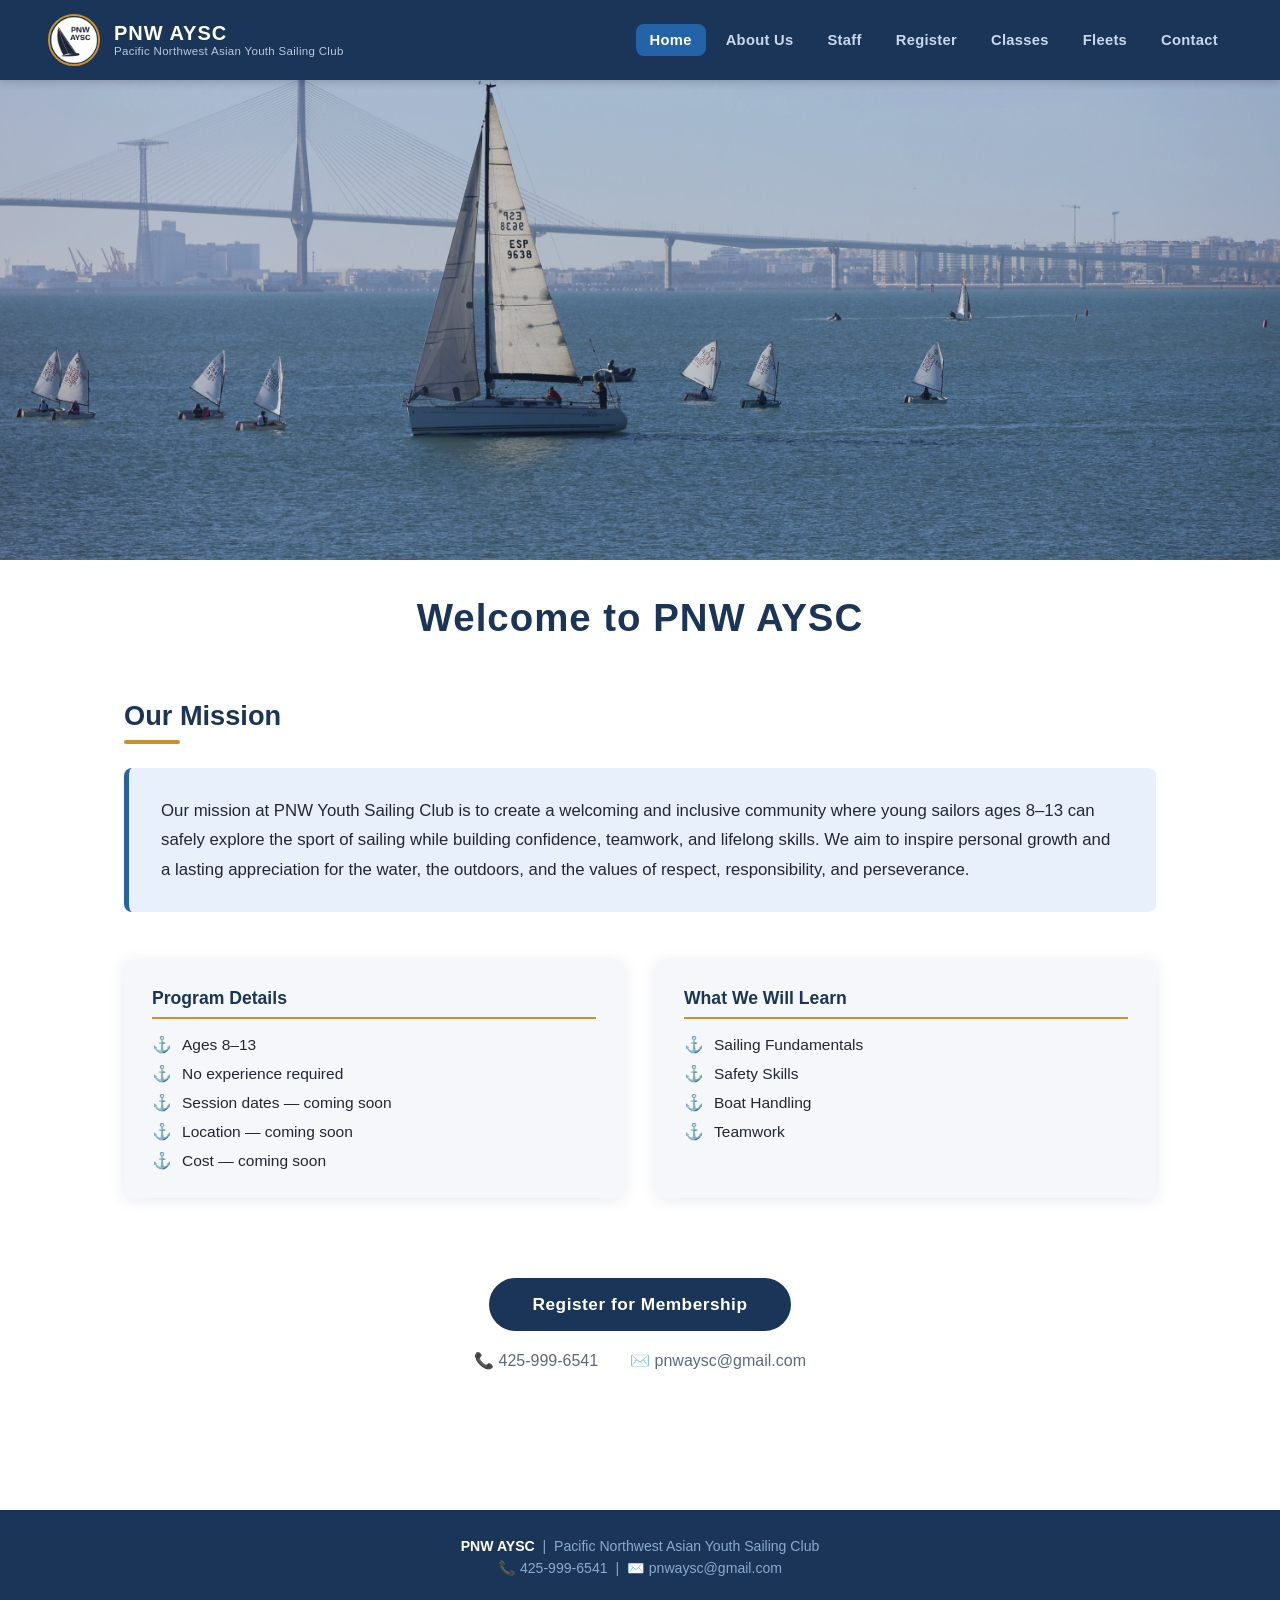
==== index.html @ b6ba9588 "Initial commit – PNW AYSC website" ====
<!DOCTYPE html>
<html lang="en">
<head>
  <meta charset="UTF-8" />
  <meta name="viewport" content="width=device-width, initial-scale=1.0" />
  <title>PNW AYSC – Pacific Northwest Asian Youth Sailing Club</title>
  <link rel="stylesheet" href="styles.css" />
</head>
<body>

  <header>
    <a href="index.html" class="logo-group">
      <img class="logo-img" src="images/logo.png" alt="PNW AYSC Logo" />
      <div class="logo-text">
        <span class="club-short">PNW AYSC</span>
        <span class="club-long">Pacific Northwest Asian Youth Sailing Club</span>
      </div>
    </a>
    <nav>
      <a href="index.html" class="active">Home</a>
      <a href="about.html">About Us</a>
      <a href="staff.html">Staff</a>
      <a href="register.html">Register</a>
      <a href="classes.html">Classes</a>
      <a href="fleets.html">Fleets</a>
      <a href="contact.html">Contact</a>
    </nav>
  </header>

  <!-- Hero -->
  <div class="hero">
    <img src="images/pexels-antonio-garcia-prats-1579305-35621133.jpg" alt="Sailing on the Pacific Northwest waters" />
  </div>
  <div class="hero-title">
    <h1>Welcome to PNW AYSC</h1>
  </div>

  <!-- Mission Statement -->
  <div class="section">
    <h2 class="section-title">Our Mission</h2>
    <div class="mission-box">
      Our mission at PNW Youth Sailing Club is to create a welcoming and inclusive community where young sailors ages 8–13 can safely explore the sport of sailing while building confidence, teamwork, and lifelong skills. We aim to inspire personal growth and a lasting appreciation for the water, the outdoors, and the values of respect, responsibility, and perseverance.
    </div>

    <!-- Program Details + What We Will Learn -->
    <div class="info-grid">
      <div class="info-card">
        <h3>Program Details</h3>
        <ul>
          <li>Ages 8–13</li>
          <li>No experience required</li>
          <li>Session dates — coming soon</li>
          <li>Location — coming soon</li>
          <li>Cost — coming soon</li>
        </ul>
      </div>
      <div class="info-card">
        <h3>What We Will Learn</h3>
        <ul>
          <li>Sailing Fundamentals</li>
          <li>Safety Skills</li>
          <li>Boat Handling</li>
          <li>Teamwork</li>
        </ul>
      </div>
    </div>

    <!-- CTA -->
    <div class="cta-block">
      <a href="register.html" class="btn-primary">Register for Membership</a>
      <div class="contact-line">
        <span>📞 425-999-6541</span>
        <span>✉️ pnwaysc@gmail.com</span>
      </div>
    </div>
  </div>

  <footer>
    <strong>PNW AYSC</strong> &nbsp;|&nbsp; Pacific Northwest Asian Youth Sailing Club<br />
    <span style="margin-top:6px;display:inline-block;">📞 425-999-6541 &nbsp;|&nbsp; ✉️ pnwaysc@gmail.com</span>
  </footer>

</body>
</html>
---- styles.css ----
/* ===== RESET & BASE ===== */
*, *::before, *::after { box-sizing: border-box; margin: 0; padding: 0; }

:root {
  --navy: #1a3557;
  --blue: #2563a8;
  --light-blue: #e8f0fb;
  --gold: #c8922a;
  --white: #ffffff;
  --gray: #f5f7fa;
  --text: #222831;
  --muted: #5a6a7e;
  --radius: 8px;
  --shadow: 0 2px 16px rgba(26,53,87,0.10);
}

body {
  font-family: 'Segoe UI', Arial, sans-serif;
  color: var(--text);
  background: var(--white);
  min-height: 100vh;
}

a { color: inherit; text-decoration: none; }
img { display: block; max-width: 100%; }

/* ===== HEADER / NAV ===== */
header {
  background: var(--navy);
  padding: 0 48px;
  display: flex;
  align-items: center;
  justify-content: space-between;
  height: 80px;
  position: sticky;
  top: 0;
  z-index: 100;
  box-shadow: 0 2px 8px rgba(0,0,0,0.18);
}

.logo-group {
  display: flex;
  align-items: center;
  gap: 14px;
  flex-shrink: 0;
  text-decoration: none;
  cursor: pointer;
}

.logo-img {
  width: 52px;
  height: 52px;
  border-radius: 50%;
  object-fit: cover;
  border: 2px solid var(--gold);
}

.logo-text {
  display: flex;
  flex-direction: column;
  line-height: 1.2;
}

.logo-text .club-short {
  font-size: 1.25rem;
  font-weight: 800;
  color: var(--white);
  letter-spacing: 1px;
}

.logo-text .club-long {
  font-size: 0.72rem;
  color: #b8c8e0;
  font-weight: 400;
  letter-spacing: 0.3px;
}

nav {
  display: flex;
  gap: 6px;
}

nav a {
  color: #c8d8ee;
  font-size: 0.92rem;
  font-weight: 600;
  padding: 8px 14px;
  border-radius: var(--radius);
  transition: background 0.2s, color 0.2s;
  letter-spacing: 0.3px;
  white-space: nowrap;
}

nav a:hover, nav a.active {
  background: var(--blue);
  color: var(--white);
}

/* ===== HERO ===== */
.hero {
  position: relative;
  width: 100%;
  height: 480px;
  overflow: hidden;
  background: var(--navy);
}

.hero img {
  width: 100%;
  height: 100%;
  object-fit: cover;
  object-position: center;
  opacity: 0.85;
}

.hero-title {
  text-align: center;
  padding: 36px 24px 0;
}

.hero-title h1 {
  font-size: 2.4rem;
  font-weight: 800;
  color: var(--navy);
  letter-spacing: 1px;
}

/* ===== SECTIONS ===== */
.section {
  max-width: 1080px;
  margin: 0 auto;
  padding: 60px 24px;
}

.section-title {
  font-size: 1.7rem;
  font-weight: 800;
  color: var(--navy);
  margin-bottom: 24px;
  position: relative;
  padding-bottom: 12px;
}

.section-title::after {
  content: '';
  position: absolute;
  bottom: 0; left: 0;
  width: 56px; height: 4px;
  background: var(--gold);
  border-radius: 2px;
}

/* ===== MISSION ===== */
.mission-box {
  background: var(--light-blue);
  border-left: 5px solid var(--blue);
  border-radius: var(--radius);
  padding: 28px 32px;
  font-size: 1.05rem;
  line-height: 1.75;
  color: var(--text);
  margin-bottom: 48px;
}

/* ===== TWO-COLUMN INFO ===== */
.info-grid {
  display: grid;
  grid-template-columns: 1fr 1fr;
  gap: 32px;
  margin-bottom: 48px;
}

.info-card {
  background: var(--gray);
  border-radius: var(--radius);
  padding: 28px 28px;
  box-shadow: var(--shadow);
}

.info-card h3 {
  font-size: 1.1rem;
  color: var(--navy);
  font-weight: 700;
  margin-bottom: 16px;
  border-bottom: 2px solid var(--gold);
  padding-bottom: 8px;
}

.info-card ul {
  list-style: none;
  display: flex;
  flex-direction: column;
  gap: 10px;
}

.info-card ul li {
  display: flex;
  align-items: center;
  gap: 10px;
  font-size: 0.97rem;
  color: var(--text);
}

.info-card ul li::before {
  content: '⚓';
  font-size: 1rem;
  flex-shrink: 0;
}

/* ===== CTA ===== */
.cta-block {
  text-align: center;
  padding: 32px 0 16px;
  display: flex;
  flex-direction: column;
  align-items: center;
  gap: 20px;
}

.btn-primary {
  display: inline-block;
  background: var(--navy);
  color: var(--white);
  font-size: 1.08rem;
  font-weight: 700;
  padding: 16px 44px;
  border-radius: 50px;
  border: none;
  cursor: pointer;
  transition: background 0.2s, transform 0.15s;
  letter-spacing: 0.5px;
}

.btn-primary:hover {
  background: var(--blue);
  transform: translateY(-2px);
}

.btn-secondary {
  display: inline-block;
  background: transparent;
  color: var(--navy);
  font-size: 1rem;
  font-weight: 600;
  padding: 12px 32px;
  border-radius: 50px;
  border: 2px solid var(--navy);
  cursor: pointer;
  transition: background 0.2s, color 0.2s;
}

.btn-secondary:hover {
  background: var(--navy);
  color: var(--white);
}

.contact-line {
  font-size: 1rem;
  color: var(--muted);
  display: flex;
  gap: 32px;
  justify-content: center;
  align-items: center;
}

.contact-line span { display: flex; align-items: center; gap: 6px; }

/* ===== PAGE HERO (interior pages) ===== */
.page-hero {
  background: linear-gradient(135deg, var(--navy) 60%, var(--blue) 100%);
  color: var(--white);
  padding: 52px 48px;
  text-align: center;
}

.page-hero h1 {
  font-size: 2.2rem;
  font-weight: 800;
  letter-spacing: 0.5px;
}

.page-hero p {
  font-size: 1.05rem;
  color: #b8c8e0;
  margin-top: 10px;
}

/* ===== ABOUT TEXT ===== */
.about-content p {
  font-size: 1.02rem;
  line-height: 1.85;
  color: var(--text);
  margin-bottom: 20px;
}

.about-image {
  width: 100%;
  height: auto;
  border-radius: var(--radius);
  margin-bottom: 40px;
  box-shadow: var(--shadow);
}

.required-star {
  color: #e02020;
  margin-left: 3px;
}

/* ===== STAFF ===== */
.staff-grid {
  display: flex;
  flex-direction: column;
  gap: 48px;
}

.staff-card {
  display: grid;
  grid-template-columns: 1fr 260px;
  gap: 40px;
  align-items: start;
  background: var(--gray);
  border-radius: var(--radius);
  padding: 36px;
  box-shadow: var(--shadow);
}

.staff-info h2 {
  font-size: 1.5rem;
  color: var(--navy);
  font-weight: 800;
  margin-bottom: 12px;
}

.staff-info .title {
  color: var(--gold);
  font-weight: 600;
  font-size: 0.95rem;
  margin-bottom: 16px;
  letter-spacing: 0.5px;
  text-transform: uppercase;
}

.staff-info p {
  font-size: 1rem;
  line-height: 1.8;
  color: var(--text);
}

.staff-photo {
  width: 100%;
  height: 260px;
  object-fit: cover;
  border-radius: var(--radius);
  box-shadow: var(--shadow);
  background: #dde6f0;
}

.staff-photo-placeholder {
  width: 100%;
  height: 260px;
  background: linear-gradient(135deg, var(--light-blue), #c8d8ee);
  border-radius: var(--radius);
  display: flex;
  align-items: center;
  justify-content: center;
  color: var(--blue);
  font-size: 3.5rem;
}

/* ===== REGISTER ===== */
.register-wrap {
  max-width: 640px;
  margin: 0 auto;
}

.form-section-label {
  font-size: 1.1rem;
  font-weight: 700;
  color: var(--navy);
  margin: 28px 0 14px;
  padding-bottom: 6px;
  border-bottom: 2px solid var(--light-blue);
}

.form-row {
  display: grid;
  grid-template-columns: 1fr 1fr;
  gap: 16px;
  margin-bottom: 16px;
}

.form-group {
  display: flex;
  flex-direction: column;
  gap: 6px;
  margin-bottom: 16px;
}

label {
  font-size: 0.9rem;
  font-weight: 600;
  color: var(--muted);
  letter-spacing: 0.3px;
}

input[type="text"],
input[type="email"],
input[type="tel"],
textarea {
  width: 100%;
  padding: 12px 16px;
  border: 1.5px solid #c8d8ee;
  border-radius: var(--radius);
  font-size: 0.97rem;
  color: var(--text);
  background: var(--white);
  transition: border 0.2s;
  font-family: inherit;
}

input:focus, textarea:focus {
  outline: none;
  border-color: var(--blue);
  box-shadow: 0 0 0 3px rgba(37,99,168,0.12);
}

textarea {
  min-height: 140px;
  resize: vertical;
}

.form-submit {
  margin-top: 28px;
  text-align: center;
}

/* ===== FLEETS ===== */
.fleets-grid {
  display: grid;
  grid-template-columns: 1fr 1fr;
  gap: 36px;
}

.fleet-card {
  background: var(--gray);
  border-radius: var(--radius);
  overflow: hidden;
  box-shadow: var(--shadow);
}

.fleet-card img {
  width: 100%;
  height: 240px;
  object-fit: cover;
}

.fleet-card-body {
  padding: 24px;
}

.fleet-card-body h3 {
  font-size: 1.15rem;
  color: var(--navy);
  font-weight: 700;
  margin-bottom: 8px;
}

.fleet-card-body p {
  font-size: 0.95rem;
  color: var(--muted);
  line-height: 1.65;
  margin-bottom: 12px;
}

.fleet-address {
  display: flex;
  align-items: center;
  gap: 6px;
  font-size: 0.88rem;
  color: var(--blue);
  font-weight: 600;
}

/* ===== CLASSES ===== */
.classes-list {
  display: flex;
  flex-direction: column;
  gap: 20px;
}

.class-item {
  background: var(--gray);
  border-radius: var(--radius);
  padding: 24px 28px;
  border-left: 5px solid var(--blue);
  box-shadow: var(--shadow);
}

.class-item h3 {
  font-size: 1.08rem;
  color: var(--navy);
  font-weight: 700;
  margin-bottom: 8px;
}

.class-item p {
  font-size: 0.96rem;
  color: var(--text);
  line-height: 1.7;
}

/* ===== CONTACT ===== */
.contact-grid {
  display: grid;
  grid-template-columns: 1fr 1fr;
  gap: 48px;
  align-items: start;
}

.contact-info-block {
  display: flex;
  flex-direction: column;
  gap: 20px;
}

.contact-item {
  display: flex;
  align-items: center;
  gap: 14px;
  background: var(--gray);
  border-radius: var(--radius);
  padding: 18px 22px;
  box-shadow: var(--shadow);
}

.contact-icon {
  font-size: 1.8rem;
  flex-shrink: 0;
}

.contact-item strong {
  display: block;
  font-size: 0.85rem;
  color: var(--muted);
  text-transform: uppercase;
  letter-spacing: 0.5px;
  margin-bottom: 2px;
}

.contact-item span {
  font-size: 1rem;
  color: var(--navy);
  font-weight: 600;
}

/* ===== FAQ ===== */
.faq-list {
  display: flex;
  flex-direction: column;
  gap: 16px;
}

.faq-item {
  background: var(--light-blue);
  border-radius: var(--radius);
  padding: 20px 24px;
}

.faq-item h4 {
  font-size: 1rem;
  color: var(--navy);
  font-weight: 700;
  margin-bottom: 8px;
}

.faq-item p {
  font-size: 0.95rem;
  color: var(--text);
  line-height: 1.65;
}

/* ===== FOOTER ===== */
footer {
  background: var(--navy);
  color: #8aaace;
  text-align: center;
  padding: 28px 24px;
  font-size: 0.88rem;
  margin-top: 64px;
}

footer strong { color: var(--white); }

/* ===== RESPONSIVE ===== */
@media (max-width: 768px) {
  header { padding: 0 20px; height: auto; flex-wrap: wrap; gap: 12px; padding-top: 12px; padding-bottom: 12px; }
  nav { flex-wrap: wrap; gap: 4px; }
  nav a { font-size: 0.82rem; padding: 6px 10px; }
  .hero { height: 280px; }
  .hero-overlay h1 { font-size: 1.5rem; padding: 10px 20px; }
  .info-grid, .fleets-grid, .contact-grid { grid-template-columns: 1fr; }
  .staff-card { grid-template-columns: 1fr; }
  .staff-photo, .staff-photo-placeholder { height: 200px; }
  .form-row { grid-template-columns: 1fr; }
  .section { padding: 40px 16px; }
}
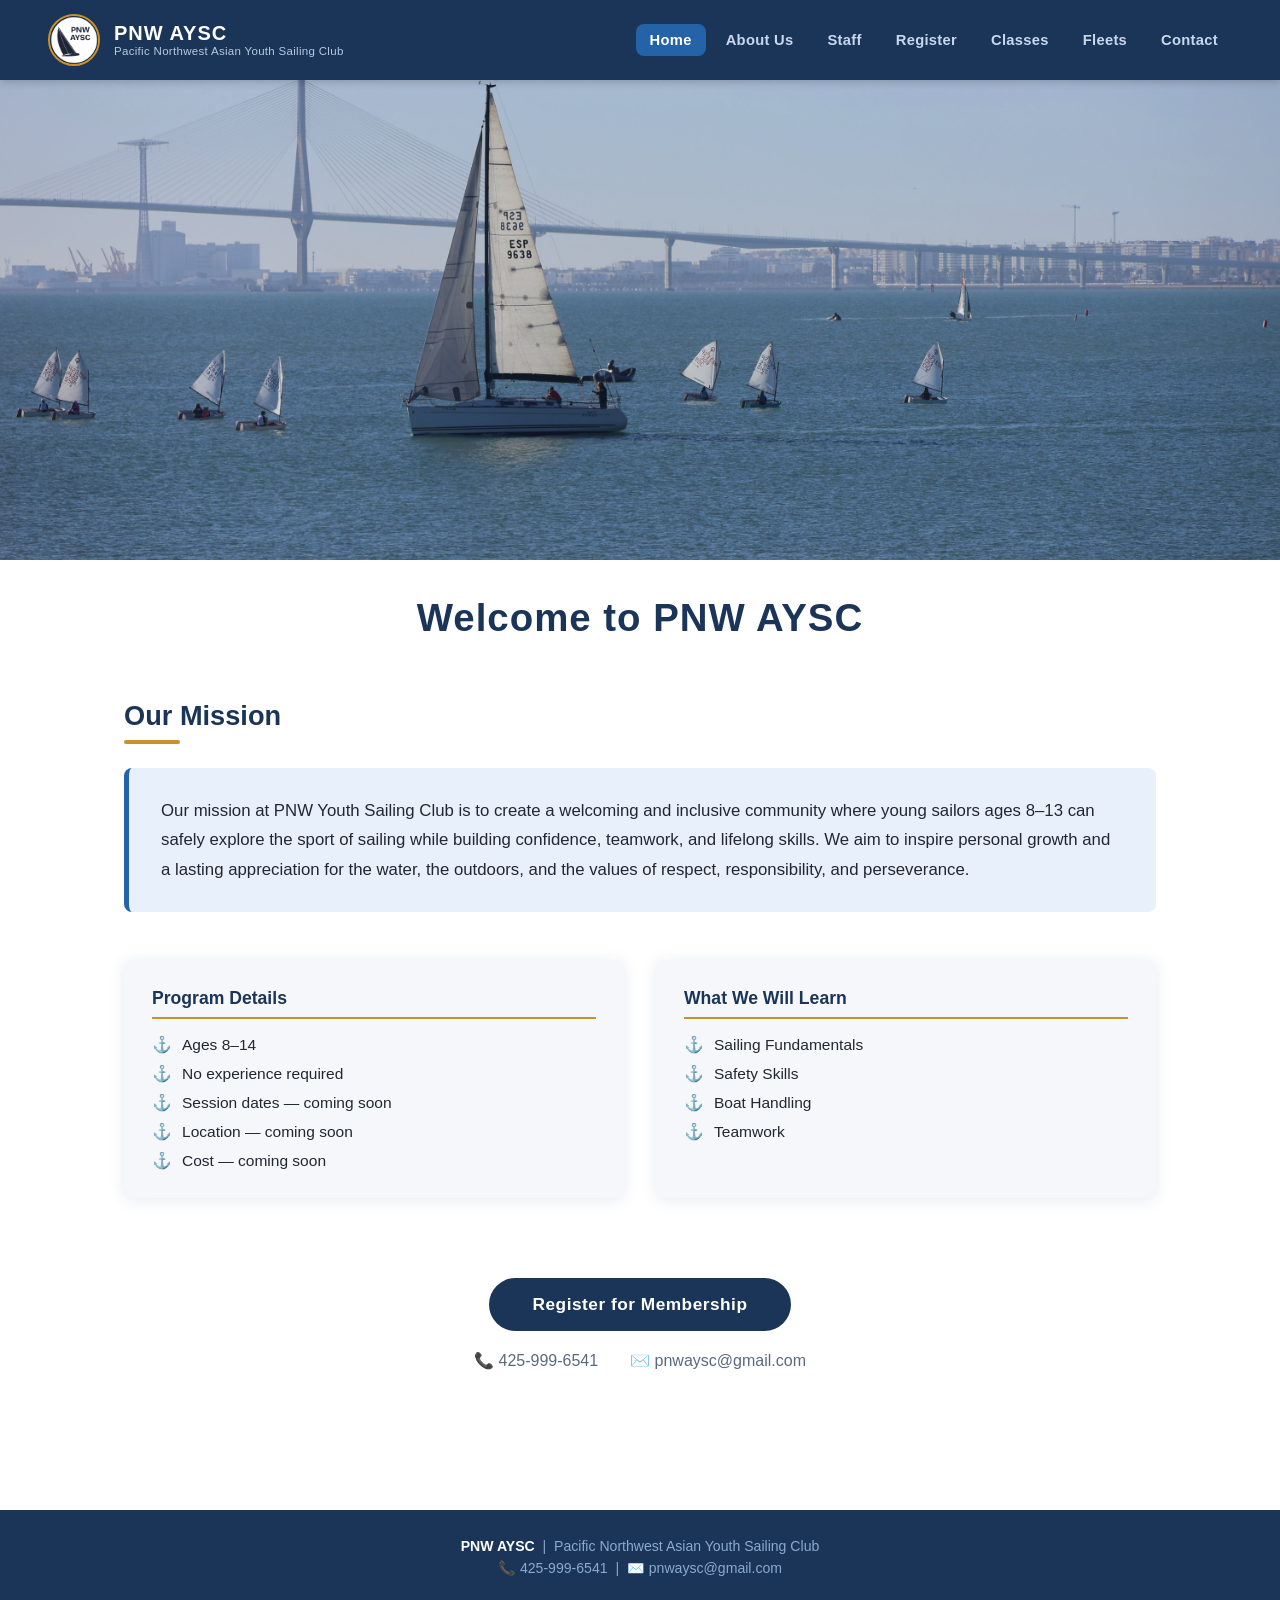
==== commit ee1c82c5: "Update fleet page, classes syllabus, age range, contact FAQ, register form, and nav improvements" ====
--- a/index.html
+++ b/index.html
@@ -47,7 +47,7 @@
       <div class="info-card">
         <h3>Program Details</h3>
         <ul>
-          <li>Ages 8–13</li>
+          <li>Ages 8–14</li>
           <li>No experience required</li>
           <li>Session dates — coming soon</li>
           <li>Location — coming soon</li>
--- a/styles.css
+++ b/styles.css
@@ -436,50 +436,76 @@
 
 /* ===== FLEETS ===== */
 .fleets-grid {
+  display: flex;
+  flex-direction: column;
+  gap: 48px;
+}
+
+.fleet-card {
+  background: var(--gray);
+  border-radius: var(--radius);
+  overflow: hidden;
+  box-shadow: var(--shadow);
   display: grid;
   grid-template-columns: 1fr 1fr;
-  gap: 36px;
-}
-
-.fleet-card {
-  background: var(--gray);
-  border-radius: var(--radius);
+  height: 480px;
+}
+
+.fleet-card img {
+  width: 100%;
+  height: 100%;
+  display: block;
+  object-fit: contain;
+  object-position: center;
+  background: #e8eef5;
+}
+
+.fleet-card-body {
+  padding: 32px;
   overflow: hidden;
-  box-shadow: var(--shadow);
-}
-
-.fleet-card img {
-  width: 100%;
-  height: 240px;
-  object-fit: cover;
-}
-
-.fleet-card-body {
-  padding: 24px;
 }
 
 .fleet-card-body h3 {
-  font-size: 1.15rem;
-  color: var(--navy);
-  font-weight: 700;
-  margin-bottom: 8px;
+  font-size: 1.4rem;
+  color: var(--navy);
+  font-weight: 800;
+  margin-bottom: 12px;
+  padding-bottom: 10px;
+  border-bottom: 3px solid var(--gold);
 }
 
 .fleet-card-body p {
-  font-size: 0.95rem;
+  font-size: 0.97rem;
+  color: var(--text);
+  line-height: 1.75;
+  margin-bottom: 20px;
+}
+
+.specs-table {
+  width: 100%;
+  border-collapse: collapse;
+  font-size: 0.9rem;
+}
+
+.specs-table tr {
+  border-bottom: 1px solid #dde6f4;
+}
+
+.specs-table tr:last-child {
+  border-bottom: none;
+}
+
+.specs-table td {
+  padding: 8px 4px;
+  color: var(--text);
+}
+
+.specs-table td:first-child {
   color: var(--muted);
-  line-height: 1.65;
-  margin-bottom: 12px;
-}
-
-.fleet-address {
-  display: flex;
-  align-items: center;
-  gap: 6px;
-  font-size: 0.88rem;
-  color: var(--blue);
   font-weight: 600;
-}
+  width: 45%;
+}
+
 
 /* ===== CLASSES ===== */
 .classes-list {
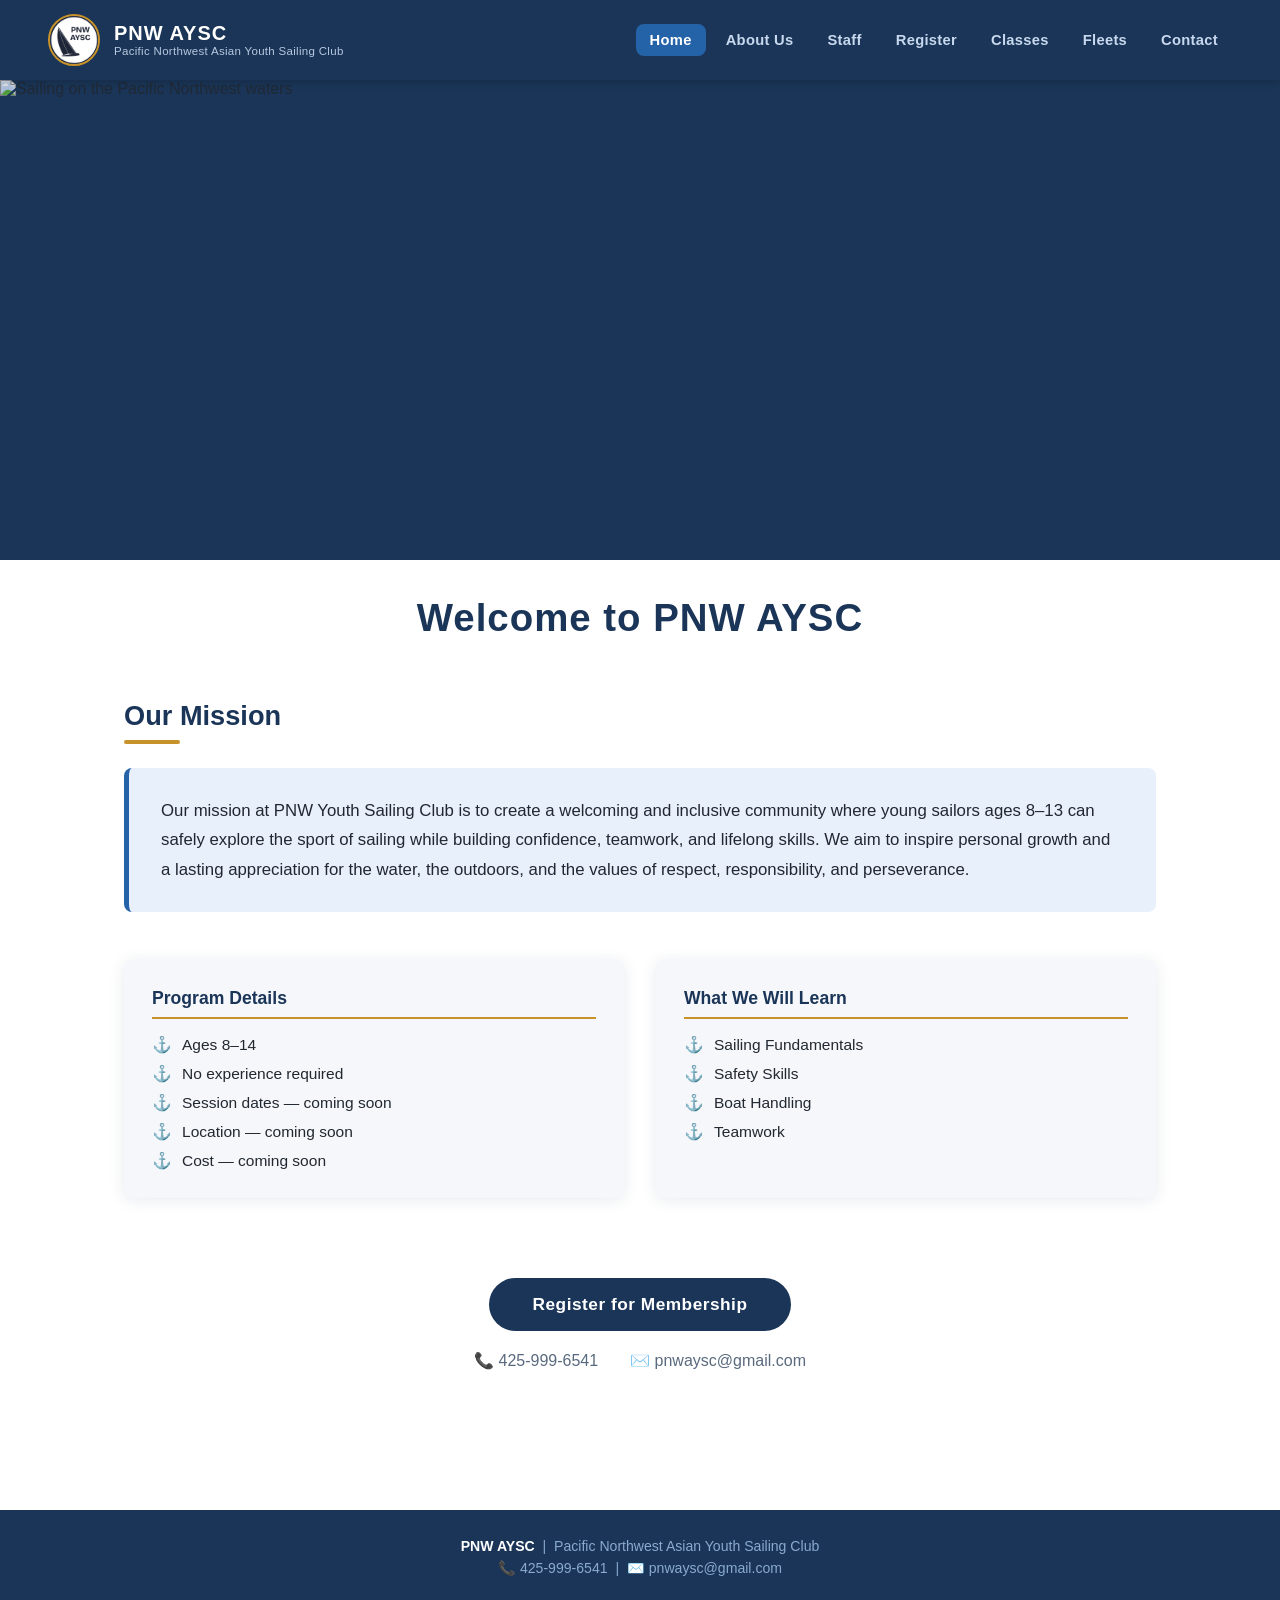
==== commit cd87dfa8: "Use lake_washington_1.jpg as homepage hero image Co-Authored-By: Claude Sonnet 4.6 <noreply@anthropi" ====
--- a/index.html
+++ b/index.html
@@ -29,7 +29,7 @@
 
   <!-- Hero -->
   <div class="hero">
-    <img src="images/pexels-antonio-garcia-prats-1579305-35621133.jpg" alt="Sailing on the Pacific Northwest waters" />
+    <img src="images/lake_washington_1.jpg" alt="Sailing on the Pacific Northwest waters" />
   </div>
   <div class="hero-title">
     <h1>Welcome to PNW AYSC</h1>
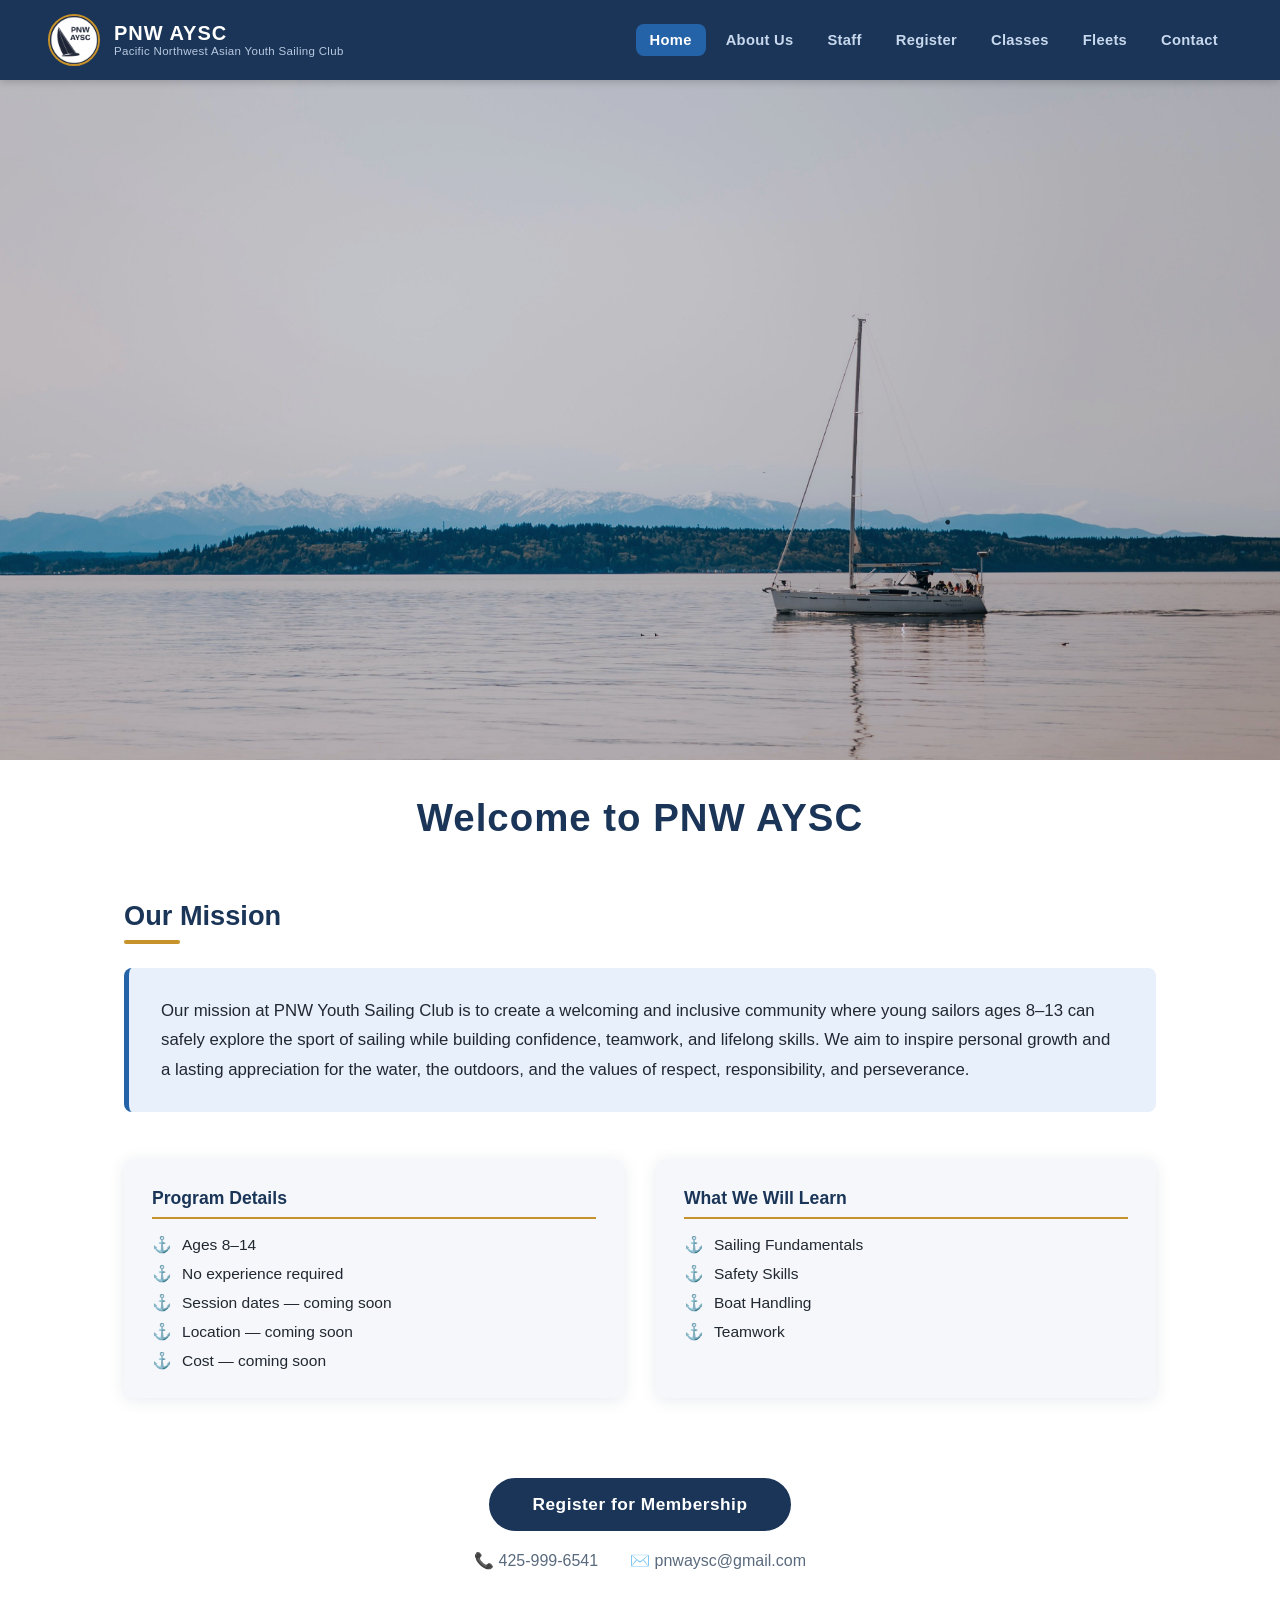
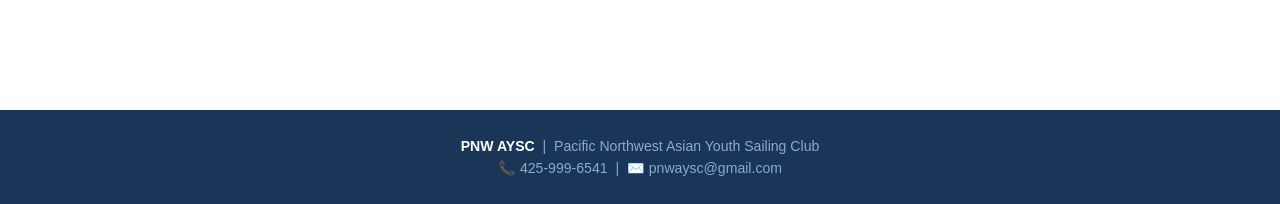
==== commit 6f0bcad4: "Fix Lake Washington image filename case for Linux/GitHub Co-Authored-By: Claude Sonnet 4.6 <noreply@" ====
--- a/index.html
+++ b/index.html
@@ -29,7 +29,7 @@
 
   <!-- Hero -->
   <div class="hero">
-    <img src="images/lake_washington_1.jpg" alt="Sailing on the Pacific Northwest waters" />
+    <img src="images/Lake_Washington_1.jpg" alt="Sailing on the Pacific Northwest waters" />
   </div>
   <div class="hero-title">
     <h1>Welcome to PNW AYSC</h1>
--- a/styles.css
+++ b/styles.css
@@ -100,7 +100,7 @@
 .hero {
   position: relative;
   width: 100%;
-  height: 480px;
+  height: 680px;
   overflow: hidden;
   background: var(--navy);
 }
@@ -109,7 +109,7 @@
   width: 100%;
   height: 100%;
   object-fit: cover;
-  object-position: center;
+  object-position: center 70%;
   opacity: 0.85;
 }
 
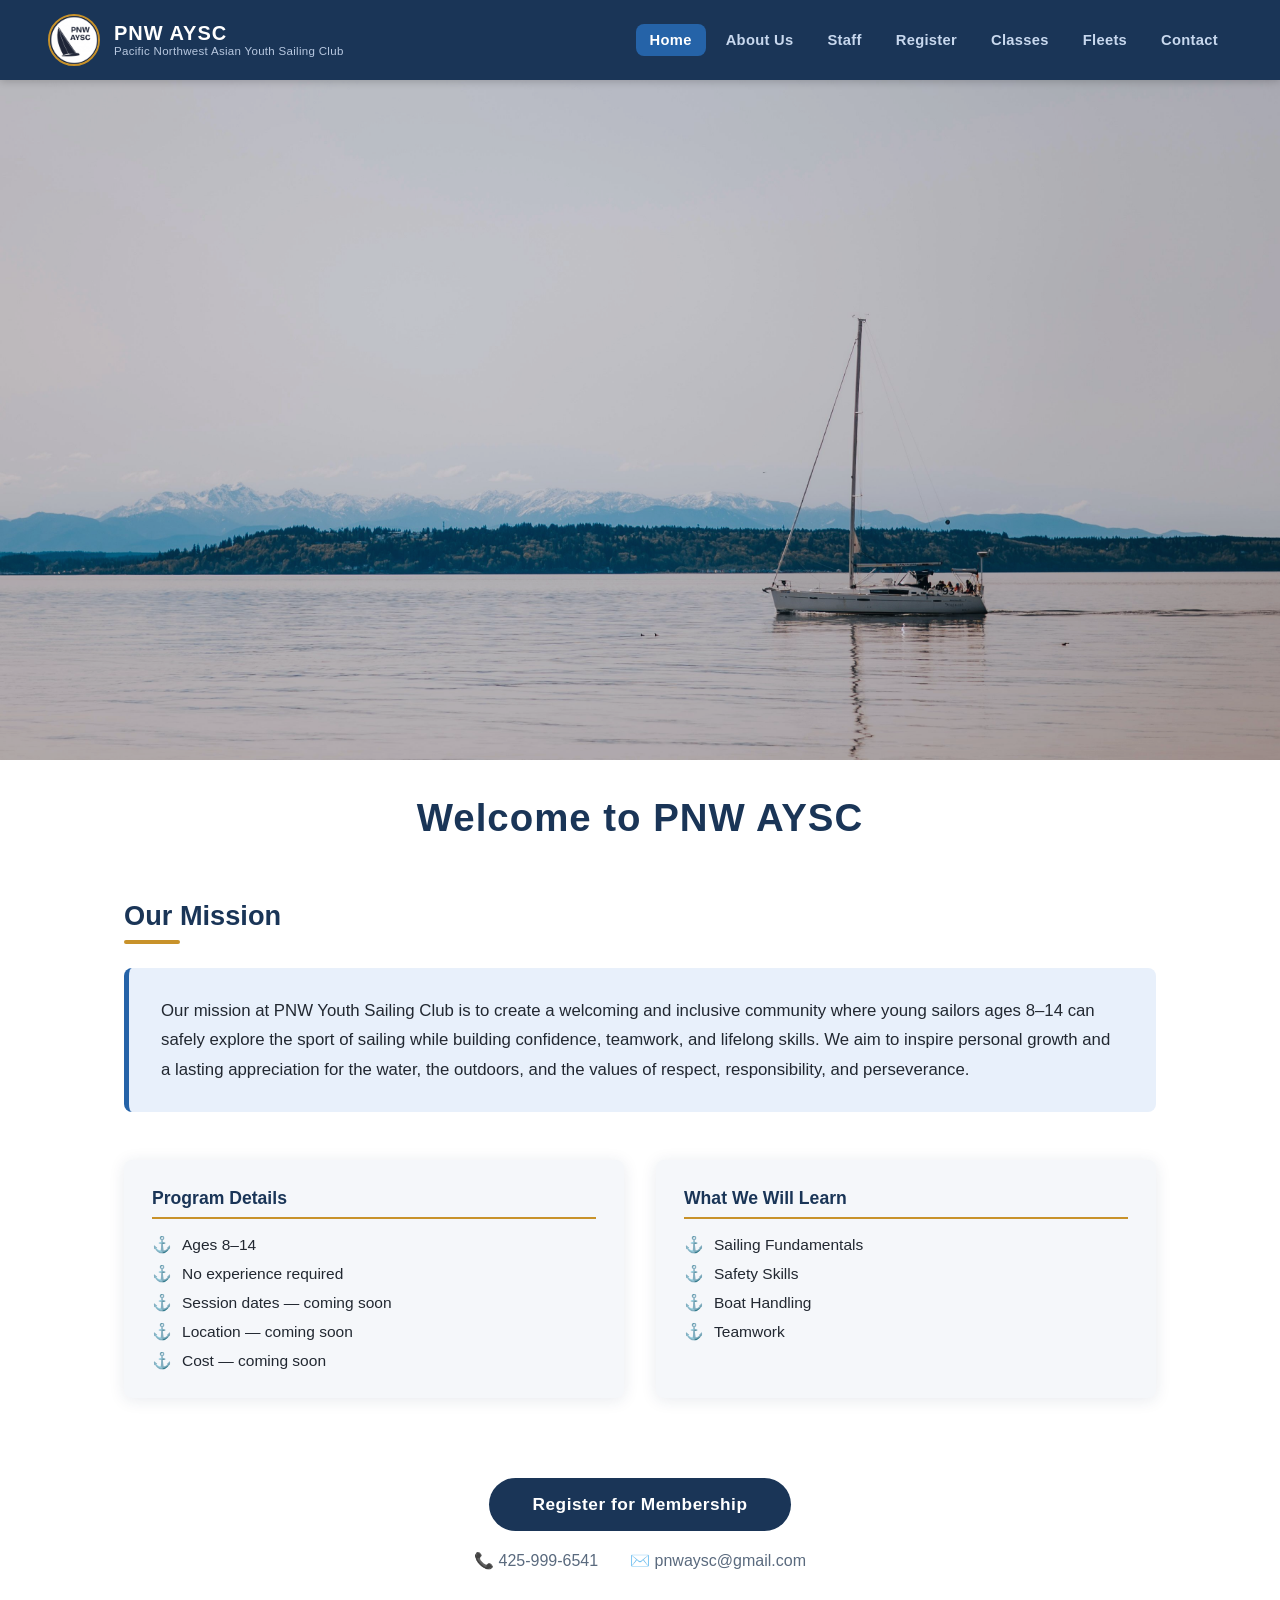
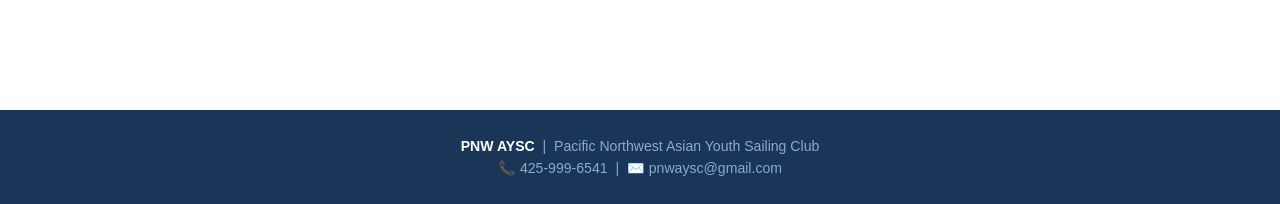
==== commit 7d76b98d: "Fix age range to 8-14 in homepage mission statement Co-Authored-By: Claude Sonnet 4.6 <noreply@anthr" ====
--- a/index.html
+++ b/index.html
@@ -39,7 +39,7 @@
   <div class="section">
     <h2 class="section-title">Our Mission</h2>
     <div class="mission-box">
-      Our mission at PNW Youth Sailing Club is to create a welcoming and inclusive community where young sailors ages 8–13 can safely explore the sport of sailing while building confidence, teamwork, and lifelong skills. We aim to inspire personal growth and a lasting appreciation for the water, the outdoors, and the values of respect, responsibility, and perseverance.
+      Our mission at PNW Youth Sailing Club is to create a welcoming and inclusive community where young sailors ages 8–14 can safely explore the sport of sailing while building confidence, teamwork, and lifelong skills. We aim to inspire personal growth and a lasting appreciation for the water, the outdoors, and the values of respect, responsibility, and perseverance.
     </div>
 
     <!-- Program Details + What We Will Learn -->
